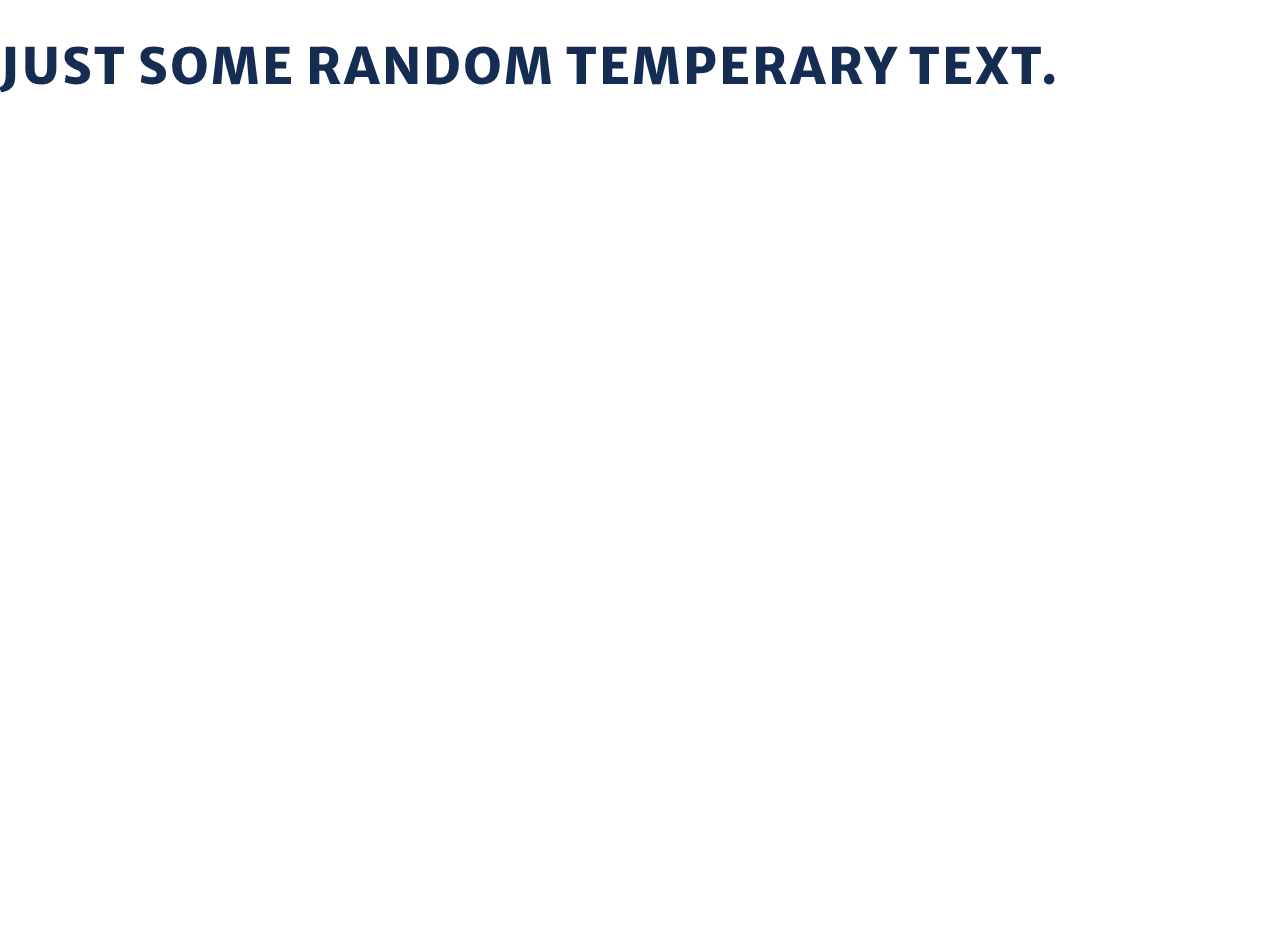
==== about.html @ 78085e4e "Initial commit" ====
<!DOCTYPE html>
<html lang="en">

<head>
    <meta charset="UTF-8">
    <meta http-equiv="X-UA-Compatible" content="IE=edge">
    <meta name="viewport" content="width=device-width, initial-scale=1.0">
    <title>Venus Trap: About</title>
    <link rel="icon" href="image/favicon.png">
    <link href="style.css" rel="stylesheet" type="text/css" />
</head>
</head>

<body>
    <H1>JUST SOME RANDOM TEMPERARY TEXT.</H1>
</body>

</html>
---- style.css ----
@import url('https://fonts.googleapis.com/css2?family=Merriweather+Sans:ital,wght@0,300;0,400;0,700;0,800;1,300;1,400&display=swap');
/* font-family: 'Fredoka One', cursive;
font-family: 'Merriweather Sans', sans-serif;
dark blue: #152C53
light blue: #9AD8DB
green: #A2CB3B
*/

html,
body {
    height: 100%;
    width: 100%;
}

body {
    margin: 0;
    font-family: 'Merriweather Sans', sans-serif;
    font-size: 18px;
    font-weight: 300;
    line-height: 135%;
    font-kerning: 6%;
    color: #152c53;
    background: #ffffff;
}

h1,
h2 {
    font-family: 'Merriweather Sans', sans-serif;
    /* color: #152c53; */
    letter-spacing: 2px;
}

h1 {
    font-weight: 800;
    font-size: 50px;
    line-height: 130%;
    font-kerning: 6%;
}

h2 {
    font-weight: 700;
    font-size: 25px;
    /* line-height: 50%; */
    font-kerning: 6%;
}

h3 {
    font-weight: 700;
    font-size: 20px;
    font-kerning: 6%;
    white-space: nowrap;
    /* font-size: 2vw; */
    /* color: #152c53; */
}

h4 {
    letter-spacing: 0.5px;
    /* line-height: 0%; */
    font-weight: 400;
    font-size: 15px;
    font-kerning: 6%;
}

h5 {
    font-size: 15px;
    font-weight: 300;
    line-height: 135%;
    font-kerning: 5%;
}

.bold-body {
    font-weight: 400;
}

li {
    line-height: 130%;
    margin: 5px 0px 5px 0px;
}

/* p {
    font-family: 'Roboto', sans-serif;
    font-size: 20px;
    font-weight: 400;
    color: #4F493D;
} */

strong {
    font-weight: 700;
}

img {
    width: 100%;
}

.button {
    background-color: #a2cb3b;
    /* position: absolute; */
    width: 281px;
    /* height: 70px; */
    top: 507px;
    padding: 10px 55px;
    border-radius: 20px;
    text-decoration: none;
    text-align: center;
    color: inherit;
    /* justify-content: center; */
}

.button:hover {
    color: #ffffff;
    background-color: #4F493d;
}

nav {
    background: #9ad8d8;
    display: flex;
    justify-content: space-between;
    align-content: center;
    /* padding: 0px 0px 0px 50px; */
    width: 100vw;
    position: fixed;
    font-weight: 700;
    font-size: 20px;
    font-kerning: 6%;
    letter-spacing: 0.5px;
    box-shadow: -10px 0px 5px #152c53;
    z-index: 2;
}

.logo {
    padding: 5px 0px 0px 80px;
}

.topnav {
    display: flex;
    list-style: none;
}

.topnav li {
    padding-right: 80px;
    padding-top: 1px;
    /* border: 1px solid red; */

}


nav a {
    color: #152c53;
    text-decoration: none;
    /* border: 1px solid red; */
}

/* .nav-hover {
    position: relative;
    display: inline-block;
    cursor: pointer;
} */

.nav-hover:hover,
.active {
    color: #a2cb3b;
    border-bottom: 3px solid #152c53;
    border-radius: 2px;
}


footer {
    background: #152c53;
    display: flex;
    flex-wrap: wrap;
    justify-content: space-between;
    color: #ffffff;
    /* position: absolute; */
    bottom: 0;

    /* width: 100vw; */
    padding: 20px 80px;
    border-top: 80px solid;
}

.footer-icon {
    display: flex;
}

.footer-icon a {
    padding-right: 15px;
}

/* .center {
    text-align: center;
} */

.home-banner {
    width: 100%;
    position: relative;
    text-align: center;
    color: white;
    padding-top: 90px;
    /* border: 1px solid red; */

}

.banner-text {
    position: absolute;
    top: 50%;
    left: 50%;
    transform: translate(-50%, -50%);
}

.bottomnav {
    display: flex;
    list-style: none;
    /* border: 1px solid red; */
}

.bottomnav li {
    justify-content: space-between;
    padding-right: 190px;
    /* padding-left: 0px; */
    padding-top: 10px;
    /* border: 1px solid red; */

}

.footernav {
    /* border: 1px solid rgb(21, 255, 0); */
}

.homepage main,
.nutritious-page main {
    display: flex;
    flex-wrap: wrap;
    width: 78%;
    margin: auto;
    /* padding: 50px 0px; */
    /* border: 1px solid red; */
}

.homepage main div {
    flex: 1;
    padding-top: 100px;
    /* border: 1px solid red; */
}


.homepage main .right {
    /* border: 1px solid red; */
}

section .top {
    width: 78%;
    margin: auto;
    padding-top: 80px;
    /* border: 1px solid red; */
}

section .top h2,
main .left h2 {
    line-height: 120%;
}


.bottom {
    text-align: center;
    /* margin-left: 80px; */
    margin-top: 0;
    line-height: 0px;
    /* border: 1px solid red; */
}



.hover {
    position: absolute;
    transition: .5s ease;
    opacity: 0;
    transform: translate(-50%, -50%);
    -ms-transform: translate(-50%, -50%);
    /* text-align: center; */
}

.left:hover .varieties-img {
    opacity: 0.3;
}

.left:hover .hover {
    opacity: 1;
}

.play-button {
    justify-self: center;
    margin-left: 220px;
    margin-bottom: 200px;
    /* border: 1px solid red; */
}



@media screen and (max-width: 768px) {}
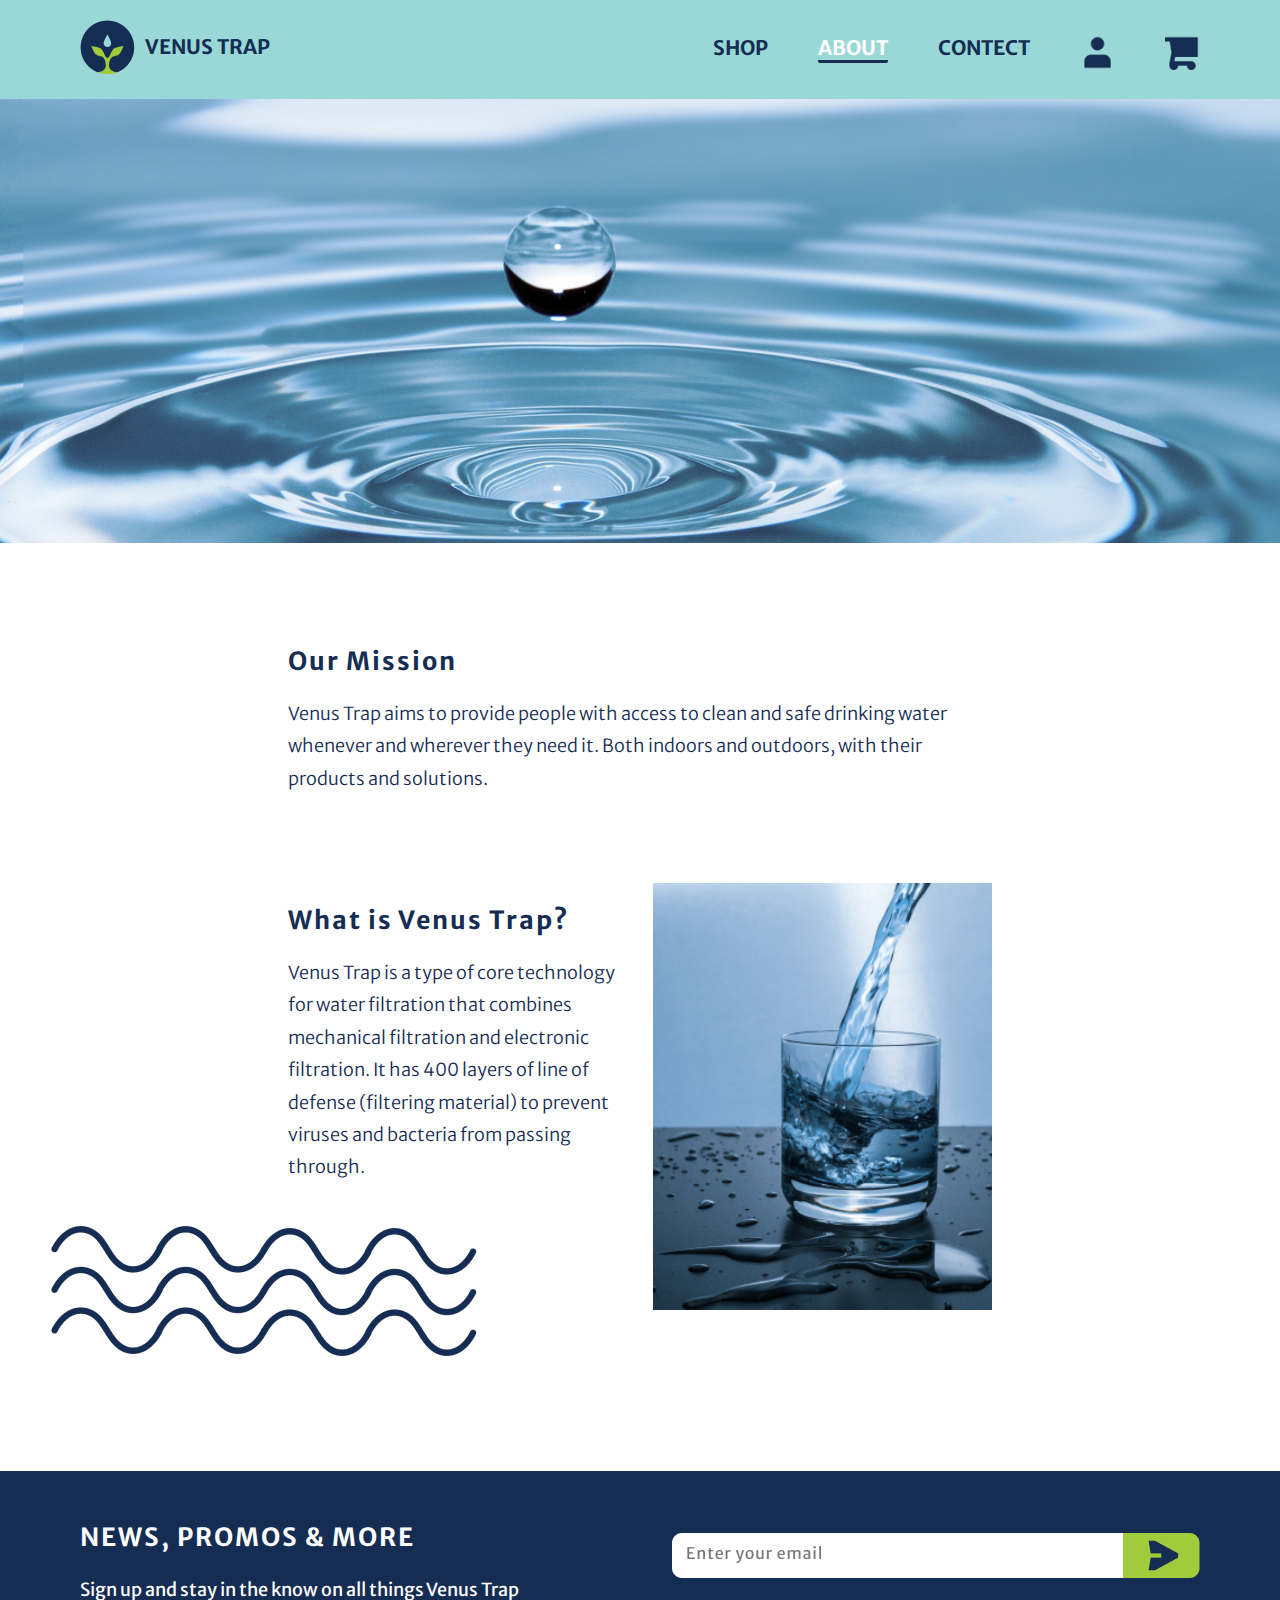
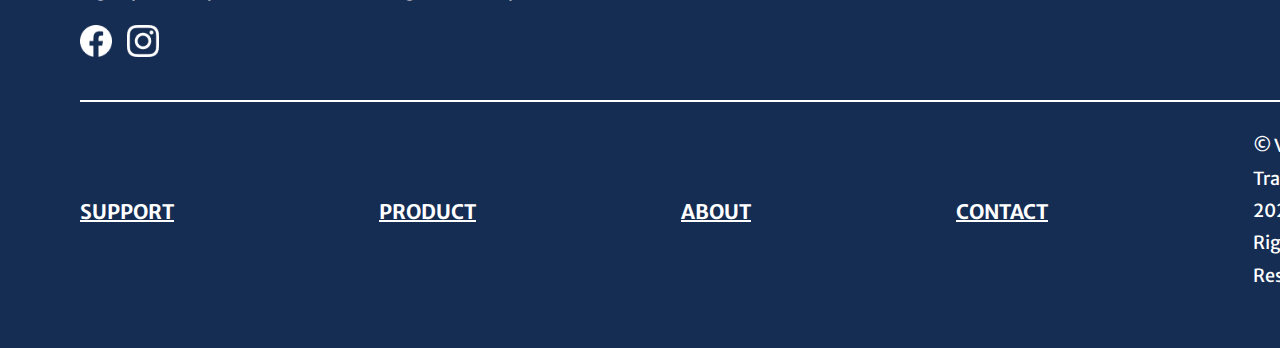
==== commit 434c3be9: "about page added" ====
--- a/about.html
+++ b/about.html
@@ -9,10 +9,132 @@
     <link rel="icon" href="image/favicon.png">
     <link href="style.css" rel="stylesheet" type="text/css" />
 </head>
-</head>
 
-<body>
-    <H1>JUST SOME RANDOM TEMPERARY TEXT.</H1>
+<body class="about-page">
+    <nav class="desktop-nav">
+        <div class="home">
+            <a href="index.html"><img class="logo-img" src="image/s-logo.png"><span class="logotype">VENUS
+                    TRAP</span></a>
+        </div>
+        <ul>
+            <li>
+                <a href="shop.html" class="nav-hover">SHOP</a>
+            </li>
+            <li>
+                <a href="about.html" class="nav-hover active">ABOUT</a>
+            </li>
+            <li>
+                <a href="#" class="nav-hover">CONTECT</a>
+            </li>
+            <li>
+                <a href="#"><img class="nav-icon" src="image/icon/user.png"></a>
+            </li>
+            <li>
+                <a href="#"><img class="nav-icon" src="image/icon/cart.png"></a>
+            </li>
+        </ul>
+    </nav>
+
+    <nav class="mobile-nav">
+        <div class="icon column">&nbsp;
+            <div class="hamburger"></div>
+        </div>
+        <ul class="drop-down">
+            <li>
+                <a href="shop.html" class="nav-hover">SHOP</a>
+            </li>
+            <li>
+                <a href="about.html" class="nav-hover">ABOUT</a>
+            </li>
+            <li>
+                <a href="#" class="nav-hover">CONTACT</a>
+            </li>
+        </ul>
+        <div class="home column">
+            <a href="#"><img class="logo-img" src="image/s-logo.png"></a>
+        </div>
+        <ul class="user-icons column">
+            <li>
+                <img class="nav-icon" src="image/icon/user.png">
+            </li>
+            <li>
+                <img class="nav-icon" src="image/icon/cart.png">
+            </li>
+        </ul>
+    </nav>
+
+    <section>
+        <div class="shop-banner">
+            <div><img src="image/banner/about-banner.png" /></div>
+        </div>
+    </section>
+
+    <main>
+        <div>
+            <h2>Our Mission</h2>
+            <p>Venus Trap aims to provide people with access to clean and safe drinking water whenever and wherever they
+                need it. Both indoors and outdoors, with their products and solutions.</p>
+        </div>
+    </main>
+
+    <main>
+        <div>
+            <h2>What is Venus Trap?</h2>
+            <p>Venus Trap is a type of core technology for water filtration that combines mechanical filtration and
+                electronic filtration. It has 400 layers of line of defense (filtering material) to prevent viruses
+                and
+                bacteria from passing through.</p>
+        </div>
+        <div><img src="image/cup-water.png" /></div>
+    </main>
+
+    <footer>
+        <div class="squiggle-bottom-left"><img src="image/squiggle/squiggle-left-long2.png" /></div>
+        <div class="left">
+            <h2>NEWS, PROMOS & MORE</h2>
+            <p class="bold-body">Sign up and stay in the know on all things Venus Trap</p>
+
+            <section class="footer-icon">
+                <a href="https://www.facebook.com"><img src="image/icon/facebook.png" width="32" height="32" /></a>
+                <a href="https://www.instagram.com"><img src="image/icon/instagram.png" width="32" height="32" /></a>
+            </section>
+        </div>
+
+        <div class="right">
+            <br />
+            <a><img src="image/email-input.png" /></a>
+        </div>
+
+        <div class="footernav">
+            <ul class="bottomnav">
+                <li>
+                    <u>
+                        <h3>SUPPORT</h3>
+                    </u>
+                </li>
+                <li>
+                    <u>
+                        <h3>PRODUCT</h3>
+                    </u>
+                </li>
+                <li>
+                    <u>
+                        <h3>ABOUT</h3>
+                    </u>
+                </li>
+                <li>
+                    <u>
+                        <h3>CONTACT</h3>
+                    </u>
+                </li>
+                <p class="bold-body">© Venus Trap, 2022. All Rights Reserved.</p>
+            </ul>
+        </div>
+    </footer>
+
+    <script src="https://code.jquery.com/jquery-3.6.1.min.js"
+        integrity="sha256-o88AwQnZB+VDvE9tvIXrMQaPlFFSUTR+nldQm1LuPXQ=" crossorigin="anonymous"></script>
+    <script src="script.js"></script>
 </body>
 
 </html>--- a/style.css
+++ b/style.css
@@ -1,10 +1,15 @@
 @import url('https://fonts.googleapis.com/css2?family=Merriweather+Sans:ital,wght@0,300;0,400;0,700;0,800;1,300;1,400&display=swap');
+
 /* font-family: 'Fredoka One', cursive;
 font-family: 'Merriweather Sans', sans-serif;
 dark blue: #152C53
 light blue: #9AD8DB
 green: #A2CB3B
+gray: #D9D9D9
 */
+* {
+    box-sizing: border-box;
+}
 
 html,
 body {
@@ -17,7 +22,7 @@
     font-family: 'Merriweather Sans', sans-serif;
     font-size: 18px;
     font-weight: 300;
-    line-height: 135%;
+    line-height: 180%;
     font-kerning: 6%;
     color: #152c53;
     background: #ffffff;
@@ -77,72 +82,144 @@
     margin: 5px 0px 5px 0px;
 }
 
-/* p {
-    font-family: 'Roboto', sans-serif;
-    font-size: 20px;
-    font-weight: 400;
-    color: #4F493D;
-} */
-
 strong {
     font-weight: 700;
 }
 
+.breadcrumbs {
+    text-decoration: none;
+}
+
+.breadcrumbs:hover {
+    text-decoration: underline;
+}
+
 img {
     width: 100%;
 }
 
-.button {
+img.filter-icon {
+    width: 15px;
+}
+
+img.shop-cart-icon {
+    width: 30px;
+}
+
+.filter-box .bold-body {
+    border: #152c53 solid 2px;
+    padding: 4px 8px;
+    border-radius: 8px;
+}
+
+footer {
+    position: relative;
+}
+
+footer .squiggle-bottom-left {
+    position: absolute;
+    top: -300px;
+    left: 0;
+}
+
+footer .squiggle-bottom-right {
+    position: absolute;
+    top: -320px;
+    right: 0;
+}
+
+nav {
+    position: relative;
+}
+
+nav .squiggle-top-left {
+    position: absolute;
+    bottom: -800px;
+    left: 0;
+}
+
+nav .squiggle-top-right {
+    position: absolute;
+    bottom: -270px;
+    right: 0;
+}
+
+nav .squiggle-mid-right {
+    position: absolute;
+    bottom: -1350px;
+    right: 0;
+}
+
+.button-g {
     background-color: #a2cb3b;
     /* position: absolute; */
     width: 281px;
     /* height: 70px; */
     top: 507px;
-    padding: 10px 55px;
-    border-radius: 20px;
+    padding: 10px 60px;
+    border-radius: 8px;
     text-decoration: none;
     text-align: center;
     color: inherit;
     /* justify-content: center; */
 }
 
-.button:hover {
+.button-g:hover {
     color: #ffffff;
-    background-color: #4F493d;
-}
-
-nav {
+    background-color: #9ad8d8;
+}
+
+.button-b {
+    background-color: #9ad8d8;
+    /* position: absolute; */
+    width: 281px;
+    /* height: 70px; */
+    top: 507px;
+    padding: 10px 60px;
+    border-radius: 8px;
+    text-decoration: none;
+    text-align: center;
+    color: inherit;
+    /* justify-content: center; */
+}
+
+.button-b:hover {
+    color: #ffffff;
+    background-color: #a2cb3b;
+}
+
+nav.mobile-nav {
+    display: none;
     background: #9ad8d8;
-    display: flex;
-    justify-content: space-between;
-    align-content: center;
-    /* padding: 0px 0px 0px 50px; */
-    width: 100vw;
-    position: fixed;
+    padding: 10px 20px;
+}
+
+nav.mobile-nav .column {
+    flex: 1;
+}
+
+nav.desktop-nav {
+    background: #9ad8d8;
     font-weight: 700;
     font-size: 20px;
     font-kerning: 6%;
-    letter-spacing: 0.5px;
-    box-shadow: -10px 0px 5px #152c53;
-    z-index: 2;
+    display: flex;
+    justify-content: space-between;
+    padding: 10px 80px;
 }
 
 .logo {
     padding: 5px 0px 0px 80px;
 }
 
-.topnav {
-    display: flex;
-    list-style: none;
-}
-
-.topnav li {
-    padding-right: 80px;
-    padding-top: 1px;
-    /* border: 1px solid red; */
-
-}
-
+.logo-img {
+    width: 55px;
+    padding-top: 10px;
+}
+
+.nav-icon {
+    width: 35px;
+}
 
 nav a {
     color: #152c53;
@@ -150,19 +227,113 @@
     /* border: 1px solid red; */
 }
 
-/* .nav-hover {
-    position: relative;
-    display: inline-block;
-    cursor: pointer;
-} */
+nav ul {
+    display: flex;
+    list-style: none;
+    padding: 8px 0;
+    justify-content: flex-end;
+    margin-top: 12px;
+    margin-bottom: 0;
+}
 
 .nav-hover:hover,
 .active {
-    color: #a2cb3b;
+    color: #ffffff;
     border-bottom: 3px solid #152c53;
     border-radius: 2px;
 }
 
+nav div.home a {
+    display: flex;
+    align-items: center;
+}
+
+nav div.home img {
+    display: inline-block;
+    margin: auto;
+    size-adjust: 55 px;
+}
+
+.logotype {
+    display: inline-block;
+    padding-left: 10px;
+    padding-top: 10px;
+}
+
+nav li {
+    padding-left: 50px;
+}
+
+.icon {
+    position: relative;
+    cursor: pointer;
+    top: 36px;
+    left: 20px;
+    width: 40px;
+    height: 40px;
+    transform: translate(-50%, -50%);
+    display: block;
+    z-index: 1000;
+}
+
+.hamburger {
+    width: 40px;
+    height: 4px;
+    line-height: 70px;
+    background: #152c53;
+    position: absolute;
+    top: 50%;
+    left: 50%;
+    transform: translate(-50%, -50%);
+    transition: 0.5s;
+}
+
+.hamburger:before,
+.hamburger:after {
+    content: '';
+    position: absolute;
+    width: 40px;
+    height: 4px;
+    background: #152c53;
+    transition: 0.5s;
+}
+
+.hamburger:before {
+    top: -10px;
+}
+
+.hamburger:after {
+    top: 10px;
+}
+
+.icon.active .hamburger {
+    background: rgba(0, 0, 0, 0);
+    box-shadow: 0 2px 5px rgba(0, 0, 0, 0);
+}
+
+.icon.active .hamburger:before {
+    top: 0;
+    transform: rotate(45deg);
+}
+
+.icon.active .hamburger:after {
+    top: 0;
+    transform: rotate(135deg);
+}
+
+.drop-down {
+    background-color: #efefef;
+    font-weight: 700;
+    font-size: 20px;
+    font-kerning: 6%;
+    height: 100vh;
+    position: fixed;
+    width: 100%;
+    z-index: 999;
+    top: -24px;
+    left: 0;
+    padding-top: 150px;
+}
 
 footer {
     background: #152c53;
@@ -174,8 +345,8 @@
     bottom: 0;
 
     /* width: 100vw; */
-    padding: 20px 80px;
-    border-top: 80px solid;
+    padding: 30px 80px 20px 80px;
+    margin-top: 150px;
 }
 
 .footer-icon {
@@ -186,18 +357,17 @@
     padding-right: 15px;
 }
 
-/* .center {
-    text-align: center;
-} */
+.left {
+    margin-bottom: 15px;
+}
 
 .home-banner {
     width: 100%;
     position: relative;
     text-align: center;
     color: white;
-    padding-top: 90px;
-    /* border: 1px solid red; */
-
+    /* padding-top: 90px; */
+    /* border: 1px solid red; */
 }
 
 .banner-text {
@@ -207,27 +377,42 @@
     transform: translate(-50%, -50%);
 }
 
+.shop-banner {
+    width: 100%;
+    position: relative;
+    /* padding-right: 35%; */
+    /* color: white; */
+    /* padding-top: 90px; */
+    /* border: 1px solid red; */
+}
+
+.shop-banner-text {
+    width: 50%;
+    position: absolute;
+    top: 50%;
+    left: 70%;
+    transform: translate(-50%, -50%);
+    /* border: 1px solid red; */
+}
+
 .bottomnav {
     display: flex;
+    align-items: center;
     list-style: none;
-    /* border: 1px solid red; */
+    padding: 0;
+    padding-top: 10px;
+    border-top: 2px solid #ffffff;
 }
 
 .bottomnav li {
     justify-content: space-between;
-    padding-right: 190px;
-    /* padding-left: 0px; */
-    padding-top: 10px;
-    /* border: 1px solid red; */
-
-}
-
-.footernav {
-    /* border: 1px solid rgb(21, 255, 0); */
+    padding-right: 205px;
+    /* border: 1px solid red; */
 }
 
 .homepage main,
-.nutritious-page main {
+.shop-page main,
+.product-page main {
     display: flex;
     flex-wrap: wrap;
     width: 78%;
@@ -236,29 +421,142 @@
     /* border: 1px solid red; */
 }
 
+.about-page main {
+    display: flex;
+    flex-wrap: wrap;
+    width: 55%;
+    margin: auto;
+    margin-top: 50px;
+}
+
 .homepage main div {
     flex: 1;
-    padding-top: 100px;
-    /* border: 1px solid red; */
-}
-
-
-.homepage main .right {
-    /* border: 1px solid red; */
-}
-
-section .top {
-    width: 78%;
-    margin: auto;
-    padding-top: 80px;
-    /* border: 1px solid red; */
-}
-
-section .top h2,
-main .left h2 {
-    line-height: 120%;
-}
-
+    margin-top: 100px;
+    padding-right: 60px;
+    /* text-align: center; */
+    /* border: 1px solid red; */
+}
+
+.homepage main div:last-child {
+    padding-right: 0;
+}
+
+.shop-page main div {
+    flex: 1;
+    margin: 20px 0px 30px 0px;
+    /* text-align: center; */
+    /* border: 1px solid red; */
+    padding-right: 20px;
+}
+
+.shop-page main div:last-child {
+    padding-right: 0;
+}
+
+.shop-page h3 {
+    white-space: unset;
+}
+
+.product-page main div {
+    flex: 1;
+    padding-right: 20px;
+    /* border: 1px solid red; */
+}
+
+.product-page main div:last-child {
+    padding-right: 0;
+}
+
+.product-accordion {
+    width: 100%;
+    max-width: 700px;
+    min-width: 300px;
+    margin: 0 auto;
+    /* padding: 0 5vh; */
+}
+
+#accordion-1 {
+    position: relative;
+    box-shadow: 0px 1px 7px #DBDBDB;
+}
+
+#accordion-1 .head {
+    background-color: #FFFFFF;
+    color: #152c53;
+    padding: 5px 30px;
+    cursor: pointer;
+    transition: 0.2s ease;
+    display: flex;
+    justify-content: space-between;
+    align-items: center;
+}
+
+#accordion-1 .arrow {
+    color: #9ad8d8;
+    font-size: 60px;
+    transition: 0.25s ease;
+    opacity: 0.5;
+    transform: rotate(-90deg);
+}
+
+#accordion-1 .head:hover .arrow {
+    opacity: 1;
+}
+
+#accordion-1 .head:hover,
+#accordion-1 .active {
+    /* background-color: #def5f5; */
+}
+
+#accordion-1 .arrow-animate {
+    transform: rotate(0deg);
+    opacity: 1;
+}
+
+#accordion-1 .content {
+    background-color: #FFFFFF;
+    display: none;
+    padding: 20px 30px;
+    color: #152c53;
+}
+
+.about-page main div {
+    flex: 1;
+    padding-top: 20px;
+    padding-right: 25px;
+    /* border: 1px solid red; */
+}
+
+.about-page main div:last-child {
+    padding-right: 0;
+}
+
+
+/* The grid: Four equal columns that floats next to each other */
+.column {
+    float: left;
+    width: 15%;
+    padding: 8px;
+}
+
+/* Style the images inside the grid */
+.column img {
+    opacity: 0.8;
+    height: 89px;
+    width: 89 px;
+    cursor: pointer;
+}
+
+.column img:hover {
+    opacity: 1;
+}
+
+/* The expanding image container */
+.container {
+    position: relative;
+    width: auto;
+    display: none;
+}
 
 .bottom {
     text-align: center;
@@ -269,10 +567,86 @@
 }
 
 
+.color-white {
+    background-color: #ffffff;
+    border: #d9d9d9 solid 2px;
+    padding: 2px 14px;
+    border-radius: 100px;
+    margin-right: 10px;
+}
+
+.color-gray {
+    background-color: #d9d9d9;
+    padding: 2px 14px;
+    border-radius: 100px;
+    margin-right: 10px;
+}
+
+.color-black {
+    background-color: #2a2a2a;
+    padding: 2px 14px;
+    border-radius: 100px;
+    margin-right: 10px;
+}
+
+.color-dark-blue {
+    background-color: #152c53;
+    padding: 2px 14px;
+    border-radius: 100px;
+    margin-right: 10px;
+}
+
+.color-blue {
+    background-color: #6ee1f0;
+    padding: 2px 14px;
+    border-radius: 100px;
+    margin-right: 10px;
+}
+
+.color-green {
+    background-color: #a2cb3b;
+    padding: 2px 14px;
+    border-radius: 100px;
+    margin-right: 10px;
+}
+
+.color-yellow {
+    background-color: #f7ff1b;
+    padding: 2px 14px;
+    border-radius: 100px;
+    margin-right: 10px;
+}
+
+.color-orange {
+    background-color: #f5900b;
+    padding: 2px 14px;
+    border-radius: 100px;
+    margin-right: 10px;
+}
+
+.color-red {
+    background-color: #e73e28;
+    padding: 2px 14px;
+    border-radius: 100px;
+    margin-right: 10px;
+}
+
+.color-white:hover,
+.color-gray:hover,
+.color-black:hover,
+.color-dark-blue:hover,
+.color-blue:hover,
+.color-green:hover,
+.color-yellow:hover,
+.color-orange:hover,
+.color-red:hover {
+    border: #152c53 solid 2px;
+    opacity: 1;
+}
 
 .hover {
     position: absolute;
-    transition: .5s ease;
+    transition: 0.5s ease;
     opacity: 0;
     transform: translate(-50%, -50%);
     -ms-transform: translate(-50%, -50%);
@@ -294,6 +668,17 @@
     /* border: 1px solid red; */
 }
 
-
-
-@media screen and (max-width: 768px) {}+@media screen and (max-width: 768px) {
+    nav.desktop-nav {
+        display: none;
+    }
+
+    nav.mobile-nav {
+        display: flex;
+        justify-content: space-between;
+    }
+
+    nav.mobile-nav .drop-down {
+        display: none;
+    }
+}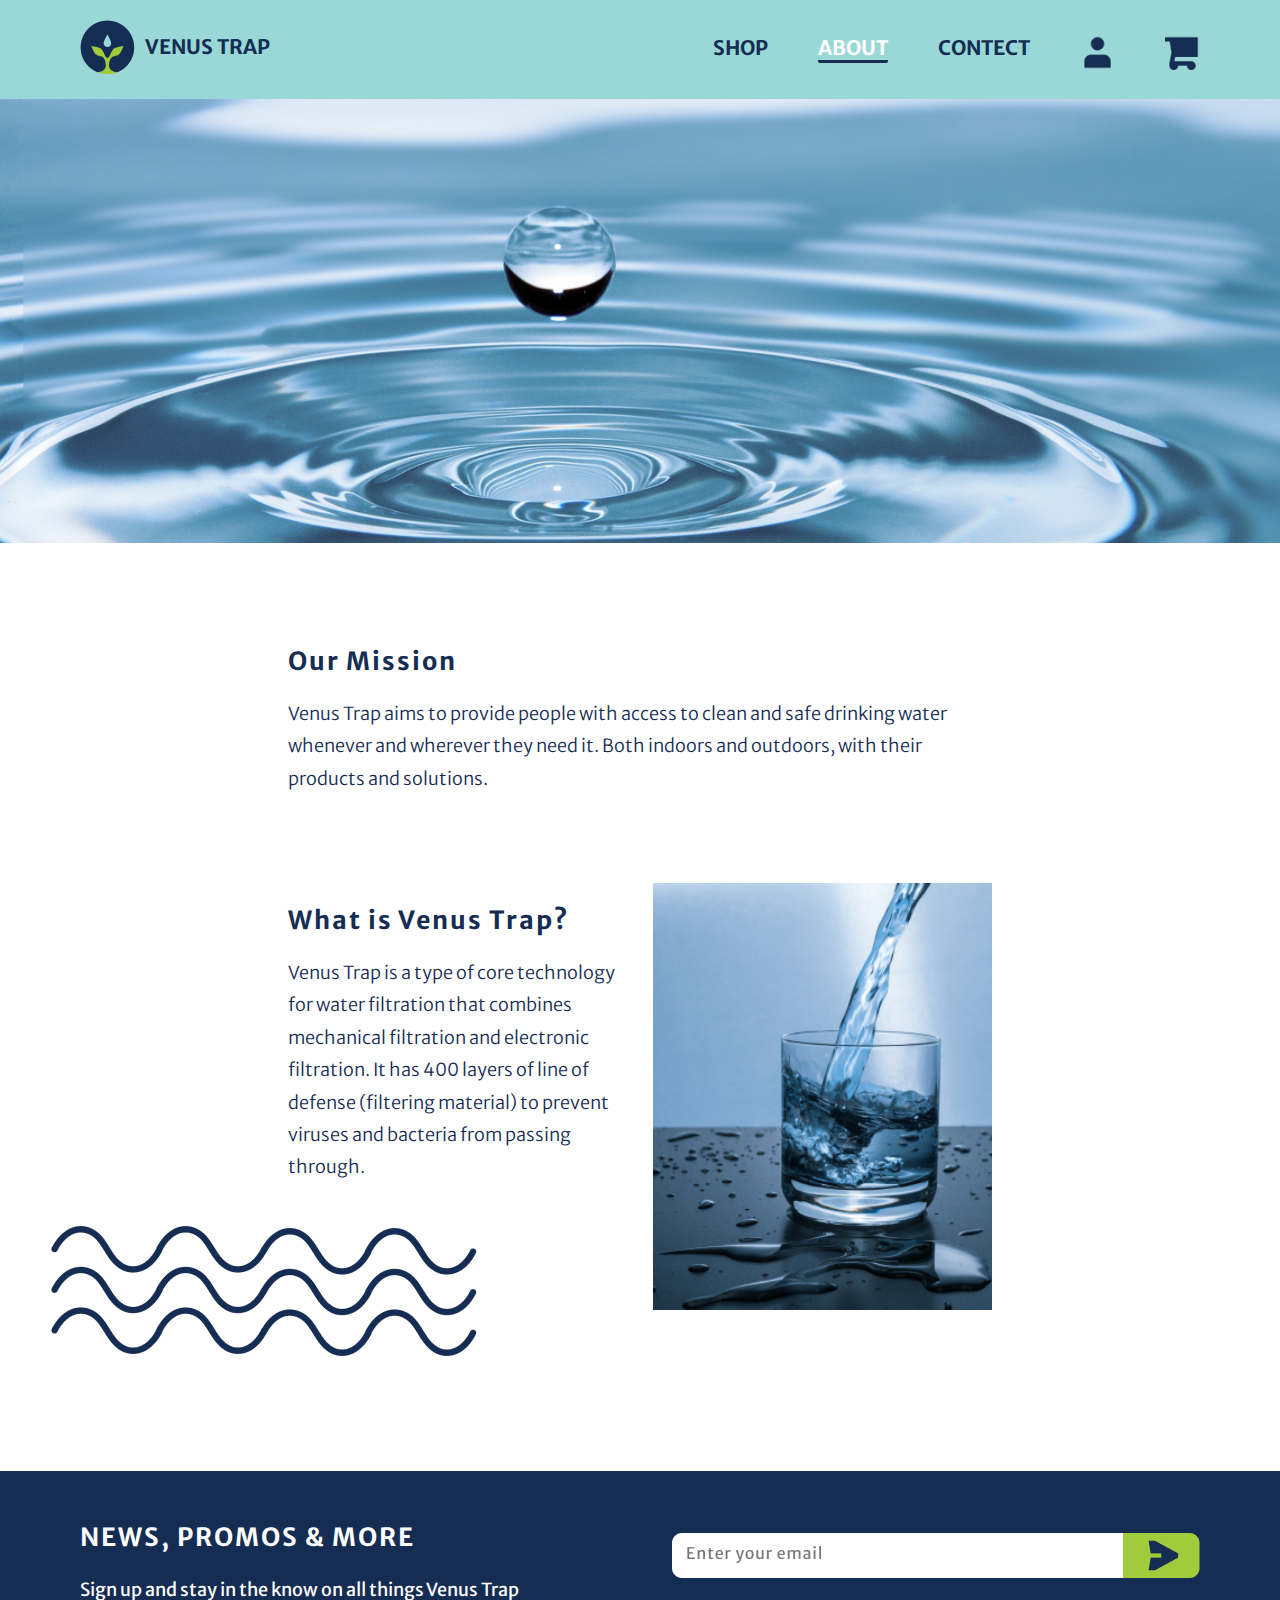
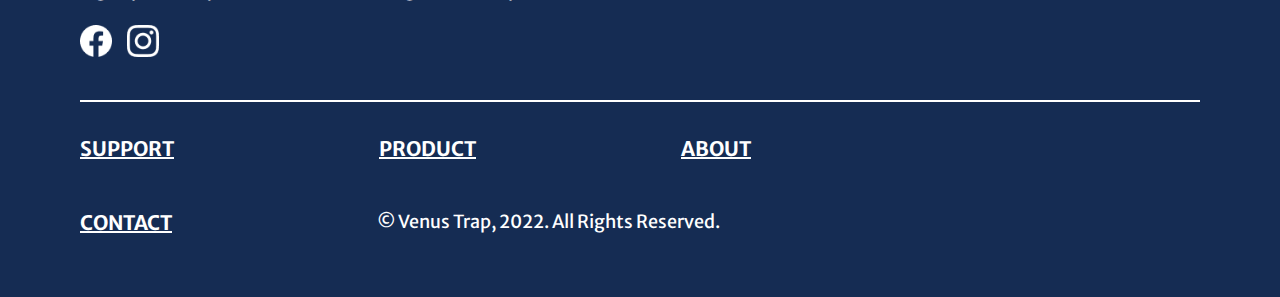
==== commit f6baacf1: "before big change" ====
--- a/about.html
+++ b/about.html
@@ -51,7 +51,7 @@
             </li>
         </ul>
         <div class="home column">
-            <a href="#"><img class="logo-img" src="image/s-logo.png"></a>
+            <a href="index.html"><img class="logo-img" src="image/s-logo.png"></a>
         </div>
         <ul class="user-icons column">
             <li>
--- a/style.css
+++ b/style.css
@@ -77,6 +77,14 @@
     font-weight: 400;
 }
 
+.sh1 {
+    font-size: 40;
+}
+
+.sh3 {
+    font-size: 16;
+}
+
 li {
     line-height: 130%;
     margin: 5px 0px 5px 0px;
@@ -88,6 +96,7 @@
 
 .breadcrumbs {
     text-decoration: none;
+    color: #152c53;
 }
 
 .breadcrumbs:hover {
@@ -196,6 +205,11 @@
 
 nav.mobile-nav .column {
     flex: 1;
+    padding-bottom: 100px;
+}
+
+nav.mobile-nav li {
+    margin-bottom: 30px;
 }
 
 nav.desktop-nav {
@@ -363,11 +377,17 @@
 
 .home-banner {
     width: 100%;
+    max-height: 500px;
+    object-fit: cover;
     position: relative;
     text-align: center;
     color: white;
     /* padding-top: 90px; */
     /* border: 1px solid red; */
+}
+
+.home-banner img {
+    object-position: 100% 10%;
 }
 
 .banner-text {
@@ -402,6 +422,7 @@
     padding: 0;
     padding-top: 10px;
     border-top: 2px solid #ffffff;
+    flex-wrap: wrap;
 }
 
 .bottomnav li {
@@ -439,6 +460,10 @@
 
 .homepage main div:last-child {
     padding-right: 0;
+}
+
+#row-rev {
+    flex-direction: row;
 }
 
 .shop-page main div {
@@ -669,6 +694,11 @@
 }
 
 @media screen and (max-width: 768px) {
+    h1 {
+        font-size: 40;
+
+    }
+
     nav.desktop-nav {
         display: none;
     }
@@ -681,4 +711,51 @@
     nav.mobile-nav .drop-down {
         display: none;
     }
+
+    .bottomnav {
+        justify-content: center;
+    }
+
+    .bottomnav li {
+        padding-right: 40px;
+    }
+
+    footer {
+        padding-left: 20px;
+        padding-right: 20px;
+    }
+
+    footer .squiggle-bottom-left,
+    footer .squiggle-bottom-right,
+    nav .squiggle-top-left,
+    nav .squiggle-top-right,
+    nav .squiggle-mid-right {
+        opacity: 0;
+    }
+
+    .homepage main,
+    .shop-page main,
+    .product-page main {
+        width: 90%;
+    }
+
+    .home-banner {
+        max-height: 725px;
+        object-fit: cover;
+    }
+
+    /* .home-banner img {
+        object-position: 100% 10%;
+    } */
+
+    .homepage .left img,
+    .homepage .right img {
+        width: 388px;
+    }
+
+    #row-rev {
+        flex-direction: row-reverse;
+    }
+
+
 }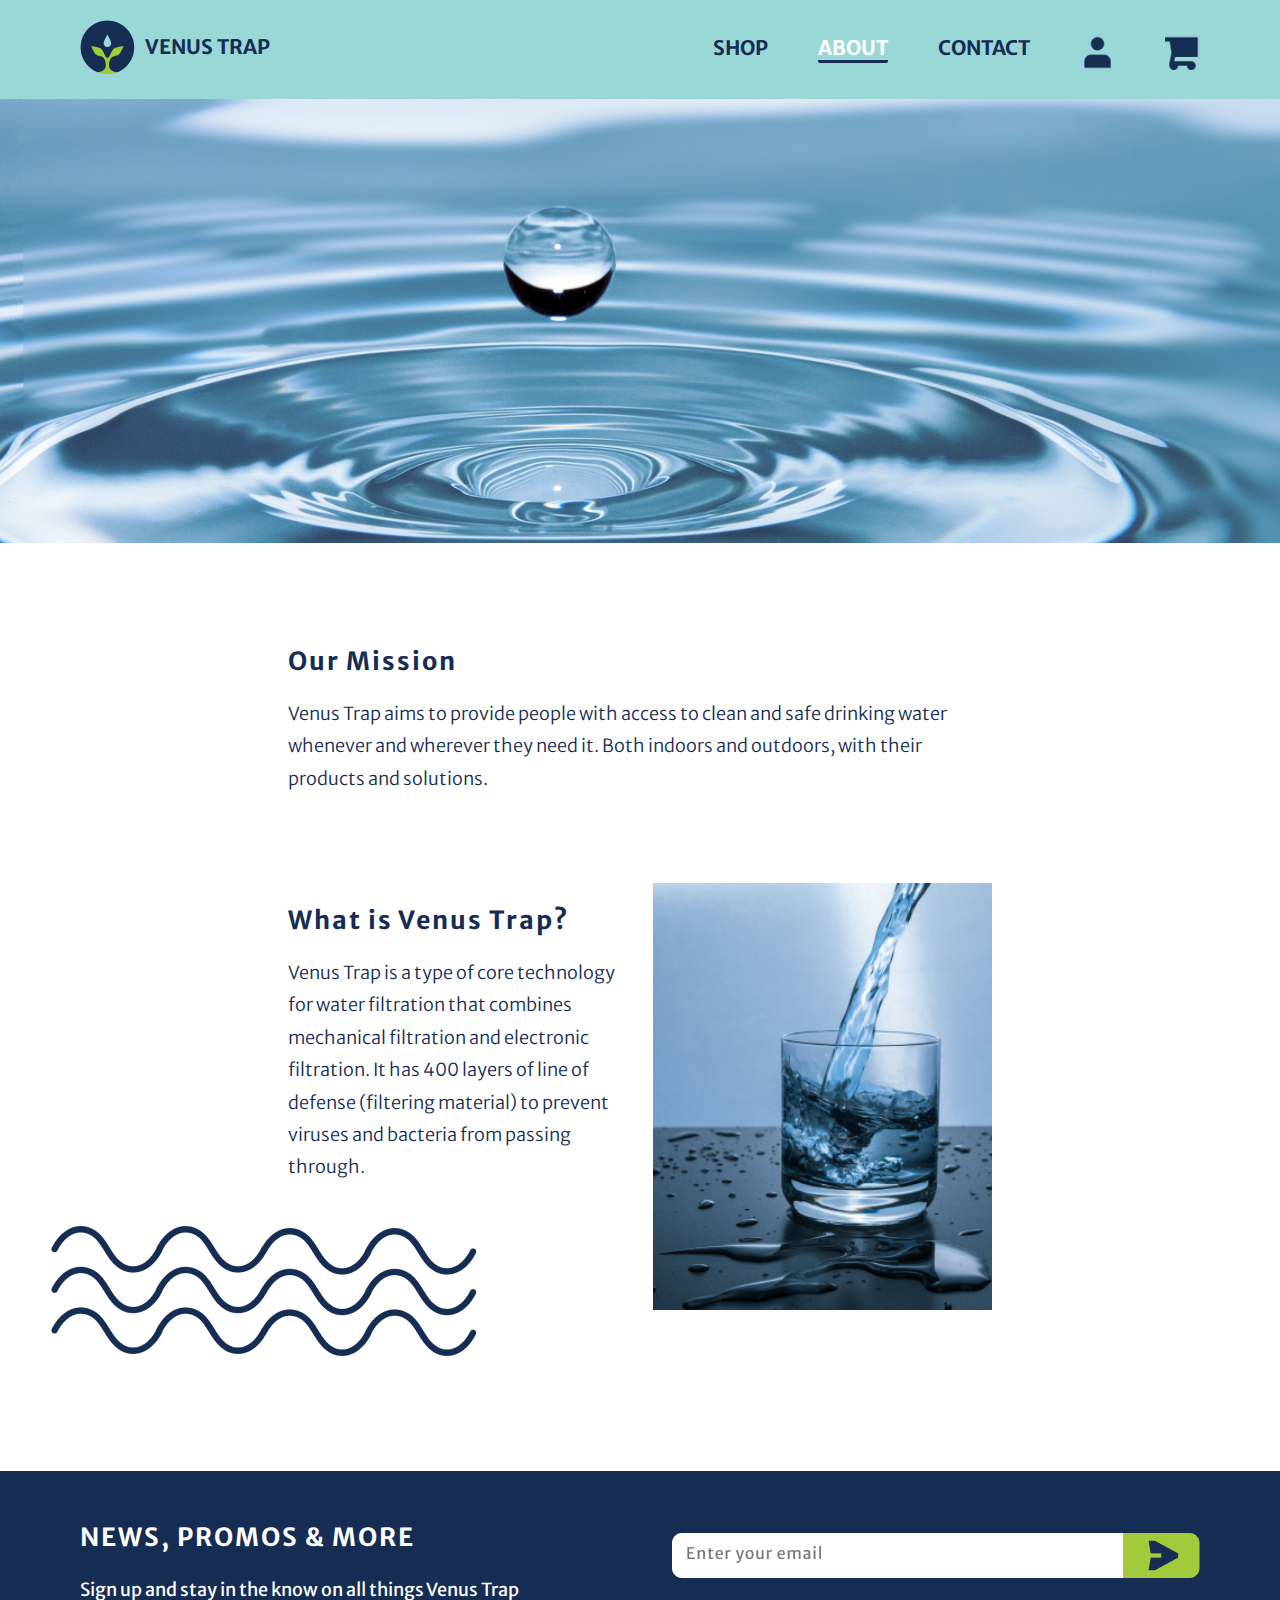
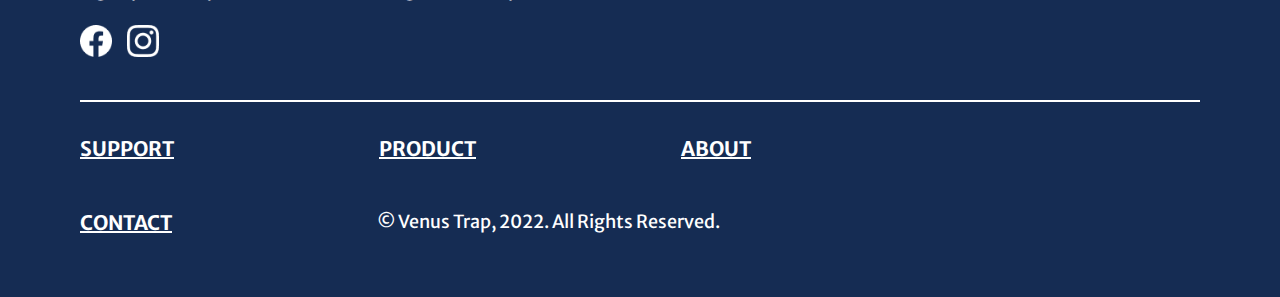
==== commit 483b5ee5: "." ====
--- a/about.html
+++ b/about.html
@@ -24,7 +24,7 @@
                 <a href="about.html" class="nav-hover active">ABOUT</a>
             </li>
             <li>
-                <a href="#" class="nav-hover">CONTECT</a>
+                <a href="#" class="nav-hover">CONTACT</a>
             </li>
             <li>
                 <a href="#"><img class="nav-icon" src="image/icon/user.png"></a>
--- a/style.css
+++ b/style.css
@@ -78,11 +78,11 @@
 }
 
 .sh1 {
-    font-size: 40;
+    font-size: 40px;
 }
 
 .sh3 {
-    font-size: 16;
+    font-size: 16px;
 }
 
 li {
@@ -467,14 +467,14 @@
 }
 
 .shop-page main div {
-    flex: 1;
+    flex: 1 0 30%;
     margin: 20px 0px 30px 0px;
     /* text-align: center; */
     /* border: 1px solid red; */
-    padding-right: 20px;
-}
-
-.shop-page main div:last-child {
+    padding-right: 50px;
+}
+
+.shop-page main div:nth-child(3n) {
     padding-right: 0;
 }
 
@@ -695,8 +695,11 @@
 
 @media screen and (max-width: 768px) {
     h1 {
-        font-size: 40;
-
+        font-size: 40px;
+    }
+
+    h3 {
+        font-size: 16px;
     }
 
     nav.desktop-nav {
@@ -713,10 +716,11 @@
     }
 
     .bottomnav {
-        justify-content: center;
+        /* justify-content: center; */
     }
 
     .bottomnav li {
+        flex: 1 0 100%;
         padding-right: 40px;
     }
 
@@ -757,5 +761,23 @@
         flex-direction: row-reverse;
     }
 
-
+    .shop-page main div {
+        flex: 1 0 49%;
+    }
+
+    .shop-page main div {
+        padding-right: 20px;
+    }
+
+    .shop-page main div:nth-child(2n) {
+        padding-right: 0;
+    }
+
+    .filter-box {
+        padding-right: 0;
+    }
+
+    .product-page main div {
+        flex: 1 0 100%;
+    }
 }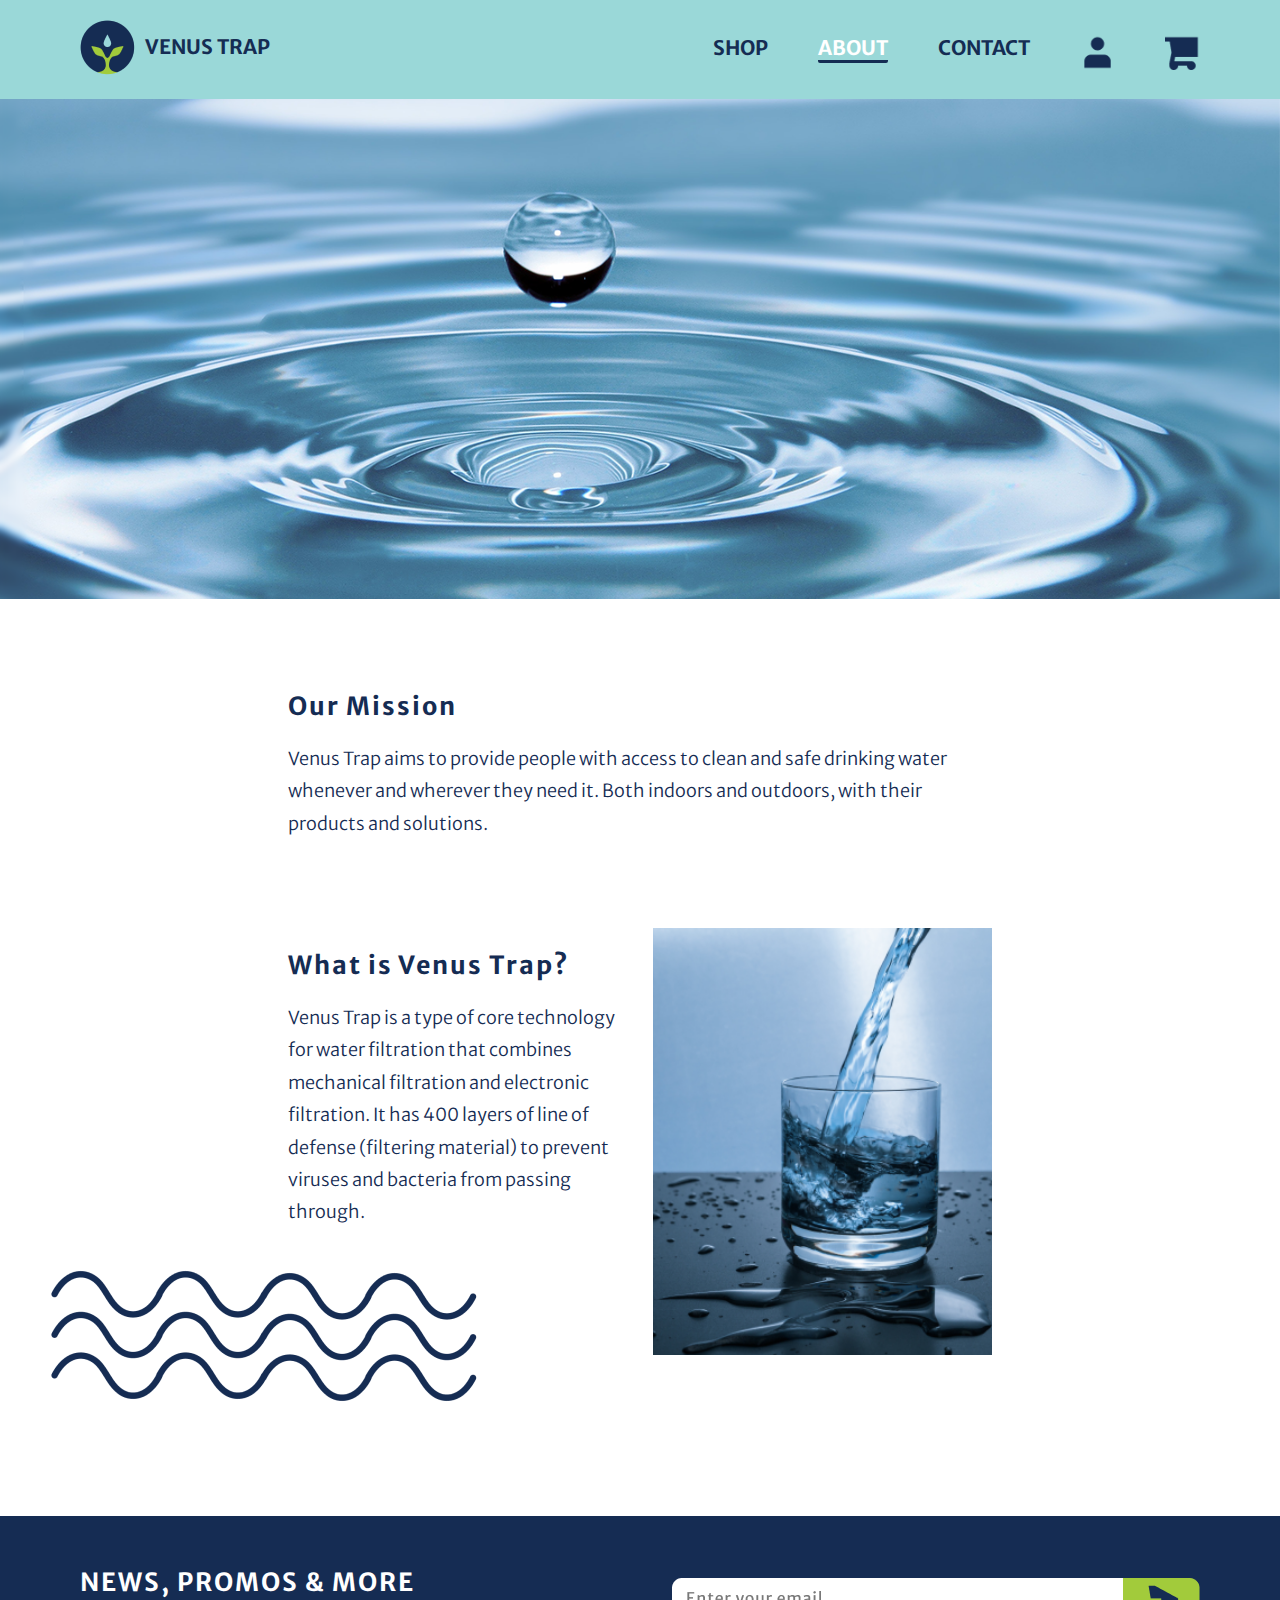
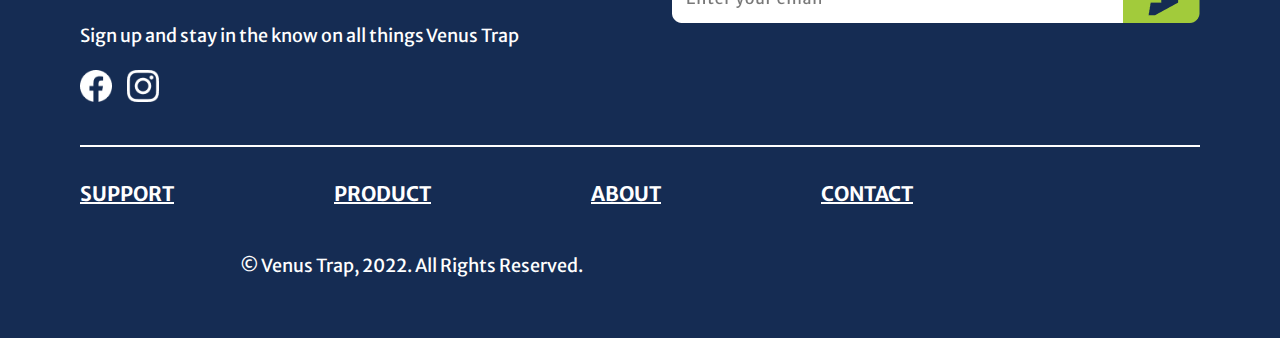
==== commit cf2686f6: "updates" ====
--- a/about.html
+++ b/about.html
@@ -63,9 +63,10 @@
         </ul>
     </nav>
 
+
     <section>
-        <div class="shop-banner">
-            <div><img src="image/banner/about-banner.png" /></div>
+        <div class="about-banner">
+            <div><img class="home-banner" src="image/banner/about-banner2.png"></div>
         </div>
     </section>
 
@@ -82,8 +83,7 @@
             <h2>What is Venus Trap?</h2>
             <p>Venus Trap is a type of core technology for water filtration that combines mechanical filtration and
                 electronic filtration. It has 400 layers of line of defense (filtering material) to prevent viruses
-                and
-                bacteria from passing through.</p>
+                and bacteria from passing through.</p>
         </div>
         <div><img src="image/cup-water.png" /></div>
     </main>
@@ -127,7 +127,9 @@
                         <h3>CONTACT</h3>
                     </u>
                 </li>
-                <p class="bold-body">© Venus Trap, 2022. All Rights Reserved.</p>
+                <li>
+                    <p class="bold-body">© Venus Trap, 2022. All Rights Reserved.</p>
+                </li>
             </ul>
         </div>
     </footer>
--- a/style.css
+++ b/style.css
@@ -107,20 +107,6 @@
     width: 100%;
 }
 
-img.filter-icon {
-    width: 15px;
-}
-
-img.shop-cart-icon {
-    width: 30px;
-}
-
-.filter-box .bold-body {
-    border: #152c53 solid 2px;
-    padding: 4px 8px;
-    border-radius: 8px;
-}
-
 footer {
     position: relative;
 }
@@ -162,9 +148,6 @@
 .button-g {
     background-color: #a2cb3b;
     /* position: absolute; */
-    width: 281px;
-    /* height: 70px; */
-    top: 507px;
     padding: 10px 60px;
     border-radius: 8px;
     text-decoration: none;
@@ -181,20 +164,39 @@
 .button-b {
     background-color: #9ad8d8;
     /* position: absolute; */
-    width: 281px;
-    /* height: 70px; */
-    top: 507px;
     padding: 10px 60px;
     border-radius: 8px;
     text-decoration: none;
+    color: inherit;
     text-align: center;
+    /* vertical-align: middle; */
+}
+
+.button-add-to-cart {
+    background-color: #9ad8d8;
+    position: absolute;
+    padding: 7px 60px;
+    border-radius: 8px;
+    text-decoration: none;
     color: inherit;
-    /* justify-content: center; */
-}
-
-.button-b:hover {
+    text-align: center;
+}
+
+img.button-cart-icon {
+    width: 30px;
+    vertical-align: middle;
+    /* padding: 0px 0px 2px 5px; */
+    margin: 0px 10px 2.5px 0px;
+}
+
+.button-b:hover,
+.button-add-to-cart:hover {
     color: #ffffff;
     background-color: #a2cb3b;
+}
+
+.purchase-buttons {
+    display: inline;
 }
 
 nav.mobile-nav {
@@ -205,11 +207,11 @@
 
 nav.mobile-nav .column {
     flex: 1;
-    padding-bottom: 100px;
+    /* padding-bottom: 100px; */
 }
 
 nav.mobile-nav li {
-    margin-bottom: 30px;
+    /* margin-bottom: 30px; */
 }
 
 nav.desktop-nav {
@@ -349,6 +351,10 @@
     padding-top: 150px;
 }
 
+.drop-down li {
+    padding-bottom: 20px;
+}
+
 footer {
     background: #152c53;
     display: flex;
@@ -371,11 +377,34 @@
     padding-right: 15px;
 }
 
+
+.bottomnav {
+    width: 100%;
+    display: flex;
+    align-items: center;
+    /* justify-content: space-between; */
+    list-style: none;
+    padding: 0;
+    padding-top: 10px;
+    border-top: 2px solid #ffffff;
+    flex-wrap: wrap;
+}
+
+.bottomnav li {
+    padding-left: 160px;
+    /* border: 1px solid red; */
+}
+
+.bottomnav li:first-child {
+    padding-left: 0;
+}
+
 .left {
     margin-bottom: 15px;
 }
 
-.home-banner {
+.home-banner,
+.about-banner {
     width: 100%;
     max-height: 500px;
     object-fit: cover;
@@ -386,11 +415,13 @@
     /* border: 1px solid red; */
 }
 
-.home-banner img {
+.home-banner img,
+.about-banner img {
     object-position: 100% 10%;
 }
 
 .banner-text {
+    width: 90%;
     position: absolute;
     top: 50%;
     left: 50%;
@@ -401,33 +432,22 @@
     width: 100%;
     position: relative;
     /* padding-right: 35%; */
-    /* color: white; */
     /* padding-top: 90px; */
     /* border: 1px solid red; */
+}
+
+.slide-content {
+    width: 100%;
+    position: relative;
+    max-height: 500px;
 }
 
 .shop-banner-text {
     width: 50%;
     position: absolute;
-    top: 50%;
-    left: 70%;
+    top: 45%;
+    left: 35%;
     transform: translate(-50%, -50%);
-    /* border: 1px solid red; */
-}
-
-.bottomnav {
-    display: flex;
-    align-items: center;
-    list-style: none;
-    padding: 0;
-    padding-top: 10px;
-    border-top: 2px solid #ffffff;
-    flex-wrap: wrap;
-}
-
-.bottomnav li {
-    justify-content: space-between;
-    padding-right: 205px;
     /* border: 1px solid red; */
 }
 
@@ -454,7 +474,6 @@
     flex: 1;
     margin-top: 100px;
     padding-right: 60px;
-    /* text-align: center; */
     /* border: 1px solid red; */
 }
 
@@ -462,29 +481,59 @@
     padding-right: 0;
 }
 
-#row-rev {
-    flex-direction: row;
+.shop-page h3 {
+    white-space: unset;
 }
 
 .shop-page main div {
     flex: 1 0 30%;
     margin: 20px 0px 30px 0px;
-    /* text-align: center; */
-    /* border: 1px solid red; */
-    padding-right: 50px;
-}
-
-.shop-page main div:nth-child(3n) {
-    padding-right: 0;
-}
-
-.shop-page h3 {
-    white-space: unset;
+    /* border: 1px solid red; */
+}
+
+.shop-gallery {
+    display: grid;
+    grid-template-columns:
+        repeat(auto-fill,
+            minmax(186px 580px, 1fr));
+    grid-gap: 20px;
+    /* border: 1px solid rgb(29, 255, 29); */
+}
+
+.filters {
+    gap: 8px;
+    /* border: 1px solid red; */
+}
+
+.filters div:first-child {
+    margin-right: 100px;
+}
+
+/* .colors {
+    flex-wrap: wrap;
+} */
+
+img.filter-icon {
+    width: 15px;
+    float: right;
+    padding-top: 7px;
+}
+
+.filter-box .bold-body {
+    border: #152c53 solid 2px;
+    padding: 4px 20px;
+    border-radius: 8px;
+    /* margin-left: 10px; */
+}
+
+.products {
+    /* margin: 20px 0px 30px 0px; */
+    /* border: 1px solid red; */
 }
 
 .product-page main div {
     flex: 1;
-    padding-right: 20px;
+    margin-right: 20px;
     /* border: 1px solid red; */
 }
 
@@ -502,11 +551,11 @@
 
 #accordion-1 {
     position: relative;
-    box-shadow: 0px 1px 7px #DBDBDB;
+    box-shadow: 0px 1px 7px #dbdbdb;
 }
 
 #accordion-1 .head {
-    background-color: #FFFFFF;
+    background-color: #ffffff;
     color: #152c53;
     padding: 5px 30px;
     cursor: pointer;
@@ -539,7 +588,7 @@
 }
 
 #accordion-1 .content {
-    background-color: #FFFFFF;
+    background-color: #ffffff;
     display: none;
     padding: 20px 30px;
     color: #152c53;
@@ -556,31 +605,36 @@
     padding-right: 0;
 }
 
+.full-breadcrumbs {
+    margin-top: 50px;
+}
 
 /* The grid: Four equal columns that floats next to each other */
-.column {
+.product-page .thumbs .column {
     float: left;
     width: 15%;
     padding: 8px;
 }
 
 /* Style the images inside the grid */
-.column img {
+.product-page .thumbs .column img {
     opacity: 0.8;
-    height: 89px;
-    width: 89 px;
+    /* height: 89px;
+    width: 89 px; */
     cursor: pointer;
 }
 
-.column img:hover {
+.product-page .thumbs .column img:hover {
     opacity: 1;
-}
+    border: #9ad8d8 solid 2px;
+}
+
 
 /* The expanding image container */
 .container {
     position: relative;
     width: auto;
-    display: none;
+    display: block;
 }
 
 .bottom {
@@ -590,7 +644,6 @@
     line-height: 0px;
     /* border: 1px solid red; */
 }
-
 
 .color-white {
     background-color: #ffffff;
@@ -695,11 +748,18 @@
 
 @media screen and (max-width: 768px) {
     h1 {
-        font-size: 40px;
+        font-size: 30px;
+        line-height: 120%;
+    }
+
+    h2 {
+        font-size: 20px;
+        line-height: 100%;
     }
 
     h3 {
         font-size: 16px;
+        line-height: 100%;
     }
 
     nav.desktop-nav {
@@ -721,12 +781,13 @@
 
     .bottomnav li {
         flex: 1 0 100%;
-        padding-right: 40px;
+        padding-left: 0;
     }
 
     footer {
         padding-left: 20px;
         padding-right: 20px;
+        margin-top: 100px;
     }
 
     footer .squiggle-bottom-left,
@@ -743,34 +804,62 @@
         width: 90%;
     }
 
-    .home-banner {
-        max-height: 725px;
+    .home-banner,
+    .about-banner {
+        min-height: 500px;
         object-fit: cover;
-    }
-
-    /* .home-banner img {
-        object-position: 100% 10%;
-    } */
+        /* margin-bottom: 50px; */
+    }
+
+    .home-banner img,
+    .about-banner img {
+        object-position: 40% 10%;
+    }
 
     .homepage .left img,
     .homepage .right img {
+        margin-top: 60px;
         width: 388px;
     }
 
-    #row-rev {
-        flex-direction: row-reverse;
+    .homepage main div {
+        margin-top: 0;
+        margin-top: 30px;
+    }
+
+    .reverse {
+        flex-direction: column-reverse;
+        /* border: 1px solid red; */
     }
 
     .shop-page main div {
-        flex: 1 0 49%;
+        flex: 1 0 40%;
     }
 
     .shop-page main div {
-        padding-right: 20px;
-    }
-
-    .shop-page main div:nth-child(2n) {
-        padding-right: 0;
+        /* padding-right: 20px; */
+    }
+
+
+    .shop-banner img {
+        min-height: 500px;
+        object-fit: cover;
+        object-position: 96% 5%;
+    }
+
+    .shop-banner-text {
+        width: 80%;
+        top: 76%;
+        left: 50%;
+        text-align: center;
+    }
+
+    .banner-sub {
+        display: none;
+    }
+
+    .shop-banner .button-g {
+        margin-bottom: 200px;
     }
 
     .filter-box {
@@ -780,4 +869,33 @@
     .product-page main div {
         flex: 1 0 100%;
     }
-}+
+    .full-breadcrumbs {
+        background-color: #152c53;
+        color: #ffffff;
+    }
+
+    .full-breadcrumbs a {
+        color: #ffffff;
+    }
+
+    .about-banner {
+        min-height: 500px;
+        object-fit: cover;
+        /* margin-bottom: 50px; */
+    }
+
+    .about-banner img {
+        object-position: 40% 10%;
+    }
+
+    .about-page main {
+        width: 90%;
+        margin-top: 0;
+    }
+
+    .about-page main div {
+        width: 100%;
+        flex: none;
+        padding-top: 30px;
+    }